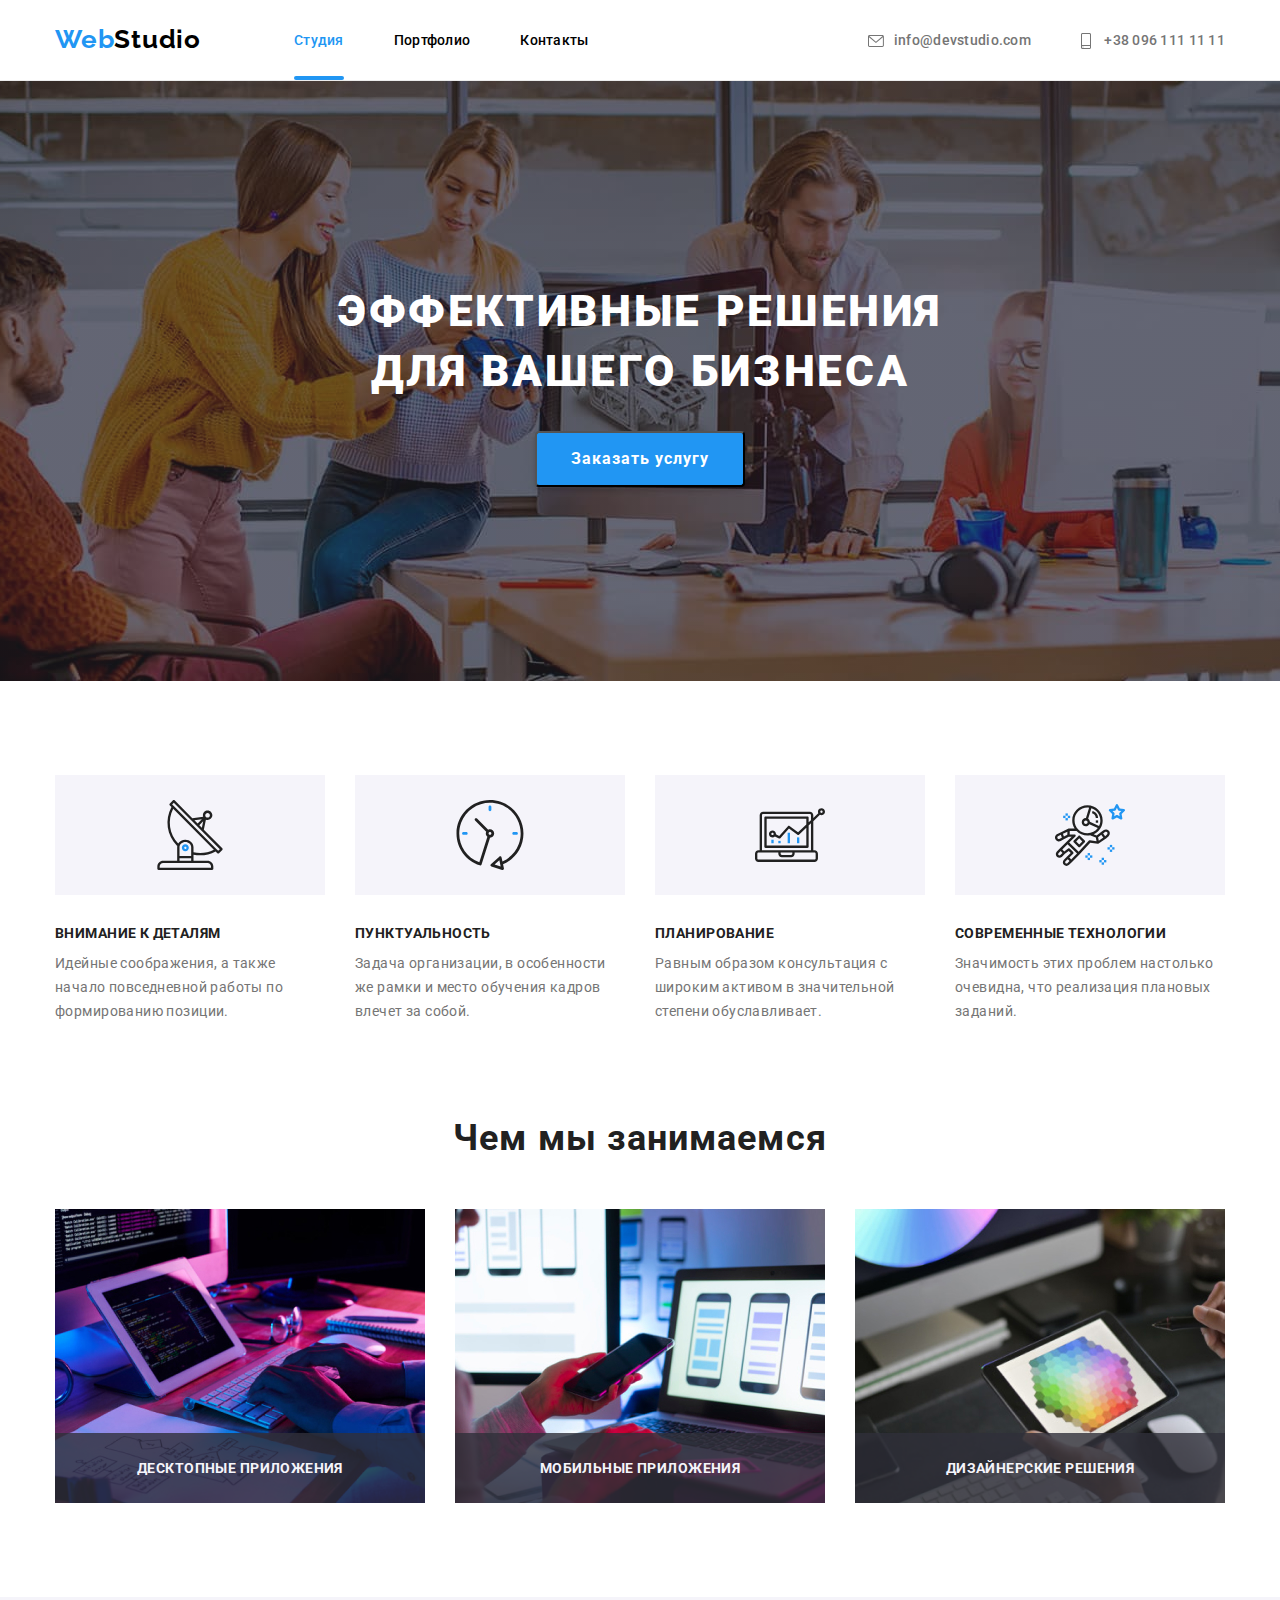
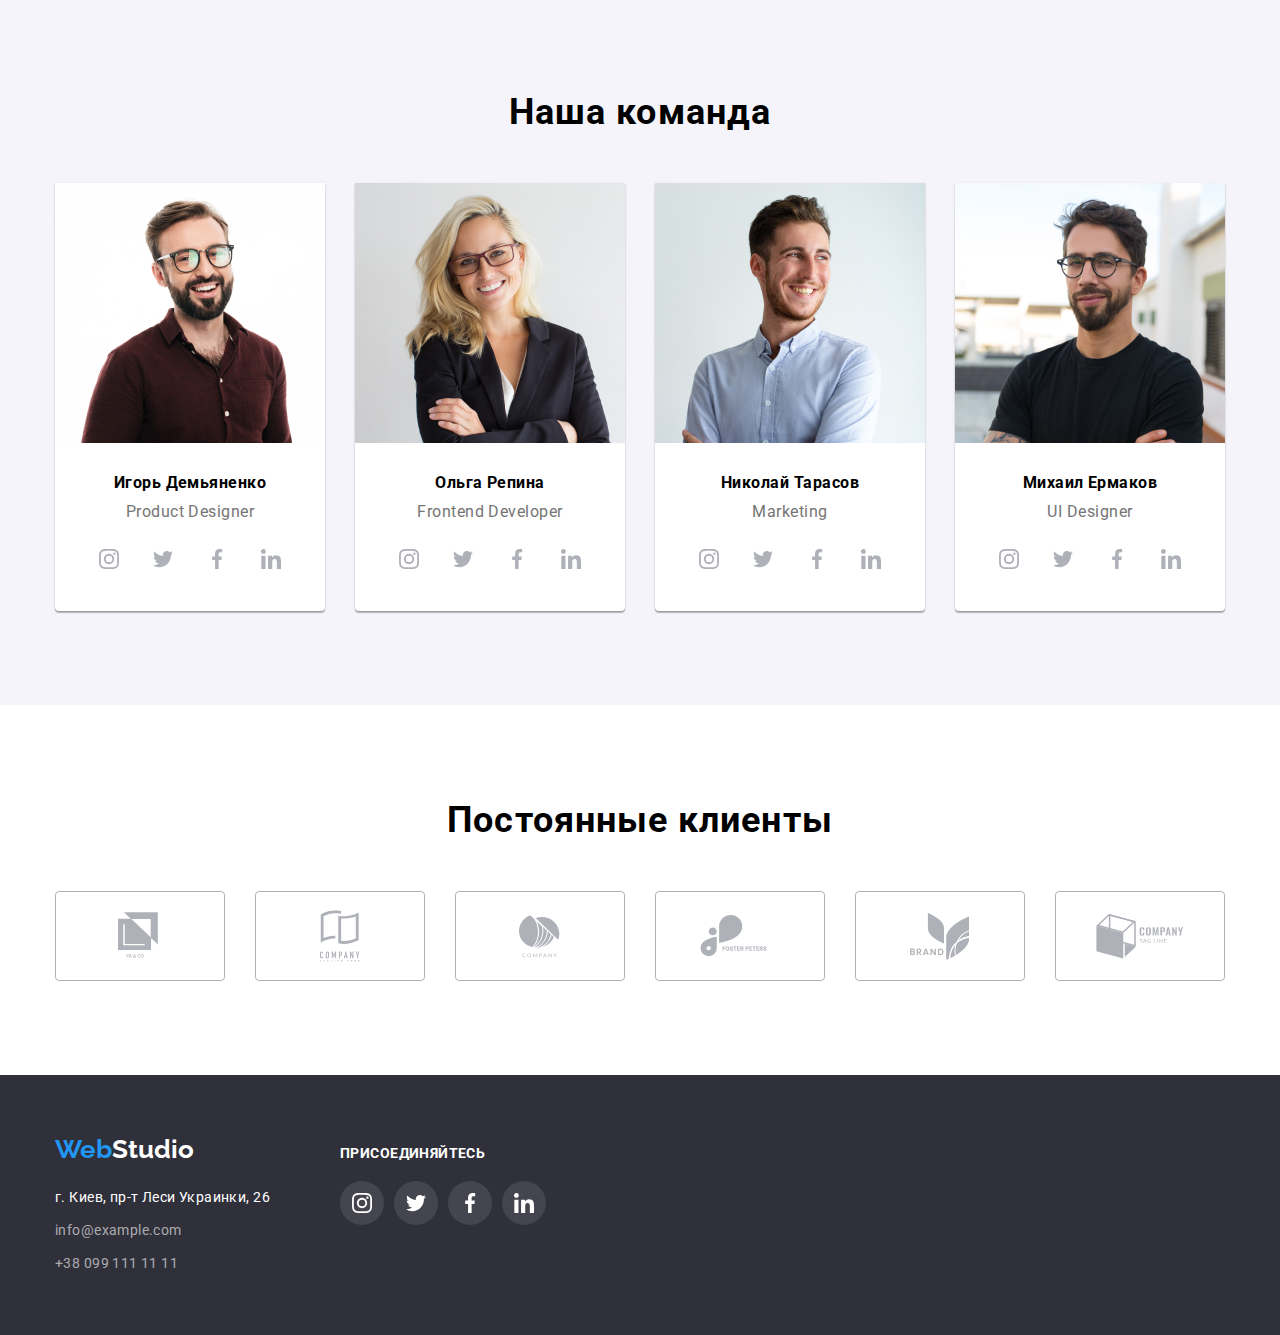
==== index.html @ 840e03ea "commit hw 6" ====
<!DOCTYPE html>
<html lang="ru">
<head>
    <meta charset="UTF-8">
    <meta name="viewport" content="width=goit-markup-hw-01, initial-scale=1.0">
    <link rel="preconnect" href="https://fonts.gstatic.com">
    <link href="https://fonts.googleapis.com/css2?family=Raleway:wght@700&family=Roboto:wght@400;500;700;900&display=swap" rel="stylesheet" />
    <link rel="stylesheet" href="https://cdnjs.cloudflare.com/ajax/libs/modern-normalize/1.0.0/modern-normalize.min.css" />
    <link rel="stylesheet" href="./css/styles.css">
    <title>WebStudio</title>
</head>
<body>
    <header>
        <div class="container site-nav">   
            <nav>
                <a class="upper-logo" href="/"><span class="web">Web</span>Studio</a>
                <ul class="main-nav">
                    <li class="item"><a href="./index.html" class="link current">Студия</a></li>
                    <li class="item"><a href="./portfolio.html" class="link">Портфолио</a></li>
                    <li class="item"><a href="" class="link">Контакты</a></li>
                </ul>
            </nav>
            <ul class="contacts">
                <li><a href="mailto:info@devstudio.com">
                    <svg class="link-icon icon-envelope">
                        <use href="./images/icons/symbol-defs.svg#icon-envelope"></use>
                    </svg>info@devstudio.com</a>
                </li>
                <li><a href="tel:+380961111111">
                    <svg class="link-icon icon-smartphone">
                        <use href="./images/icons/symbol-defs.svg#icon-smartphone"></use>
                    </svg>
                    +38 096 111 11 11</a>
                </li>
            </ul>
        </div>
    </header>
    <main>
        <section class="title">
            <div class="container">
                <h1 class="hero">Эффективные решения <br>для вашего бизнеса</h1>
                <button class="order" type="submit" data-modal-open>Заказать услугу</button>
            </div>
        </section>
        <section class="feauture-item">
            <div class="container">
                <ul class="feauture">
                    <li class="qualities antenna">
                        <h3>Внимание к деталям</h3>
                            <p>Идейные соображения, а также начало повседневной работы по формированию позиции.</p>
                    </li>
                    <li class="qualities clock">
                        <h3>Пунктуальность</h3>
                            <p>Задача организации, в особенности же рамки и место обучения кадров влечет за собой.</p>
                    </li>
                    <li class="qualities diagram">
                        <h3>Планирование</h3>
                            <p>Равным образом консультация с широким активом в значительной степени обуславливает.</p>
                    </li>
                    <li class="qualities astronaut">
                        <h3>Современные технологии</h3>
                            <p>Значимость этих проблем настолько очевидна, что реализация плановых заданий.</p>
                    </li>
                </ul>
            </div>
        </section>
        <section class="about-item">
            <div class="container">
                <h2 class="about">Чем мы занимаемся</h2>
                <ul class="pictures">
                    <li>
                        <div class="product">
                            <img src="./images/box1.jpg" alt="box1" width= "370" height= "294">
                            <p class="action-text">Десктопные приложения</p>
                        </div>
                    </li>
                    <li>
                        <div class="product">
                            <img src="./images/box2.jpg" alt="box2" width= "370" height= "294">
                            <p class="action-text">Мобильные приложения</p>
                        </div>
                    </li>
                    <li>
                        <div class="product">
                            <img src="./images/box3.jpg" alt="box3" width= "370" height= "294">
                            <p class="action-text">Дизайнерские решения</p>
                        </div>
                    </li>
                </ul>
            </div>
        </section>
        <section class="team">
            <div class="container">
                <h2>Наша команда</h2>
                <ul class="team-expert">
                    <li class="expert">
                        <img src="./images/img1.jpg" alt="Игорь Демьяненко" width= "270">
                        <div class="extert-name">
                            <h3>Игорь Демьяненко</h3>
                            <p>Product Designer</p>
                            <ul class="socials list">
                                <li class="social-item">
                                    <a class="social-link" href="#">
                                        <svg class="social-icon">
                                            <use href="./images/icons/symbol-defs.svg#icon-instagram"></use>
                                        </svg>
                                    </a>
                                </li>
                                <li class="social-item">
                                    <a class="social-link" href="#">
                                        <svg class="social-icon">
                                            <use href="./images/icons/symbol-defs.svg#icon-twitter"></use>
                                        </svg>
                                    </a>
                                </li>
                                <li class="social-item">
                                    <a class="social-link" href="#">
                                        <svg class="social-icon">
                                            <use href="./images/icons/symbol-defs.svg#icon-facebook"></use>
                                        </svg>
                                    </a>
                                </li>
                                <li class="social-item">
                                    <a class="social-link" href="#">
                                        <svg class="social-icon">
                                            <use href="./images/icons/symbol-defs.svg#icon-linkedin"></use>
                                        </svg>
                                    </a>
                                </li>
                            </ul>
                        </div>
                    </li>
                    <li class="expert">
                        <img src="./images/img2.jpg" alt="Ольга Репина" width="270">
                        <div class="extert-name">
                            <h3>Ольга Репина</h3>
                            <p>Frontend Developer</p>
                            <ul class="socials list">
                                <li class="social-item">
                                    <a class="social-link" href="#">
                                        <svg class="social-icon">
                                            <use href="./images/icons/symbol-defs.svg#icon-instagram"></use>
                                        </svg>
                                    </a>
                                </li>
                                <li class="social-item">
                                    <a class="social-link" href="#">
                                        <svg class="social-icon">
                                            <use href="./images/icons/symbol-defs.svg#icon-twitter"></use>
                                        </svg>
                                    </a>
                                </li>
                                <li class="social-item">
                                    <a class="social-link" href="#">
                                        <svg class="social-icon">
                                            <use href="./images/icons/symbol-defs.svg#icon-facebook"></use>
                                        </svg>
                                    </a>
                                </li>
                                <li class="social-item">
                                    <a class="social-link" href="#">
                                        <svg class="social-icon">
                                            <use href="./images/icons/symbol-defs.svg#icon-linkedin"></use>
                                        </svg>
                                    </a>
                                </li>
                            </ul>
                        </div>
                    </li>
                    <li class="expert">
                        <img src="./images/img3.jpg" alt="Николай Тарасов" width="270">
                        <div class="extert-name">
                            <h3>Николай Тарасов</h3>
                            <p>Marketing</p>
                            <ul class="socials list">
                                <li class="social-item">
                                    <a class="social-link" href="#">
                                        <svg class="social-icon">
                                            <use href="./images/icons/symbol-defs.svg#icon-instagram"></use>
                                        </svg>
                                    </a>
                                </li>
                                <li class="social-item">
                                    <a class="social-link" href="#">
                                        <svg class="social-icon">
                                            <use href="./images/icons/symbol-defs.svg#icon-twitter"></use>
                                        </svg>
                                    </a>
                                </li>
                                <li class="social-item">
                                    <a class="social-link" href="#">
                                        <svg class="social-icon">
                                            <use href="./images/icons/symbol-defs.svg#icon-facebook"></use>
                                        </svg>
                                    </a>
                                </li>
                                <li class="social-item">
                                    <a class="social-link" href="#">
                                        <svg class="social-icon">
                                            <use href="./images/icons/symbol-defs.svg#icon-linkedin"></use>
                                        </svg>
                                    </a>
                                </li>
                            </ul>
                        </div>
                    </li>
                    <li class="expert">
                        <img src="./images/img4.jpg" alt="Михаил Ермаков" width="270">
                        <div class="extert-name">
                            <h3>Михаил Ермаков</h3>
                            <p>UI Designer</p>
                            <ul class="socials list">
                                <li class="social-item">
                                    <a class="social-link" href="#">
                                        <svg class="social-icon">
                                            <use href="./images/icons/symbol-defs.svg#icon-instagram"></use>
                                        </svg>
                                    </a>
                                </li>
                                <li class="social-item">
                                    <a class="social-link" href="#">
                                        <svg class="social-icon">
                                            <use href="./images/icons/symbol-defs.svg#icon-twitter"></use>
                                        </svg>
                                    </a>
                                </li>
                                <li class="social-item">
                                    <a class="social-link" href="#">
                                        <svg class="social-icon">
                                            <use href="./images/icons/symbol-defs.svg#icon-facebook"></use>
                                        </svg>
                                    </a>
                                </li>
                                <li class="social-item">
                                    <a class="social-link" href="#">
                                        <svg class="social-icon">
                                            <use href="./images/icons/symbol-defs.svg#icon-linkedin"></use>
                                        </svg>
                                    </a>
                                </li>
                            </ul>
                        </div>
                    </li>
                </ul>
            </div>
        </section>
        <section class="section client-section">
            <div class="container">
                <h2 class="section-client">Постоянные клиенты</h2>
                <ul class="client-list list">
                    <li class="client-item">
                        <a class="client-link link" href="#">
                            <svg class="client-icon" width="44" height="49">
                                <use href="./images/icons/symbol-defs.svg#icon-logo-1"></use>
                            </svg>
                        </a>
                    </li>
                    <li class="client-item">
                        <a class="client-link link" href="#">
                            <svg class="client-icon" width="40" height="52">
                                <use href="./images/icons/symbol-defs.svg#icon-logo-2"></use>
                            </svg>
                        </a>
                    </li>
                    <li class="client-item">
                        <a class="client-link link" href="#">
                            <svg class="client-icon" width="41" height="43">
                                <use href="./images/icons/symbol-defs.svg#icon-logo-3"></use>
                            </svg>
                        </a>
                    </li>
                    <li class="client-item">
                        <a class="client-link link" href="#">
                            <svg class="client-icon" width="80" height="42">
                                <use href="./images/icons/symbol-defs.svg#icon-logo-4"></use>
                            </svg>
                        </a>
                    </li>
                    <li class="client-item">
                        <a class="client-link link" href="#">
                            <svg class="client-icon" width="59" height="47">
                                <use href="./images/icons/symbol-defs.svg#icon-logo-5"></use>
                            </svg>
                        </a>
                    </li>
                    <li class="client-item">
                        <a class="client-link link" href="#">
                            <svg class="client-icon" width="88" height="45">
                                <use href="./images/icons/symbol-defs.svg#icon-logo-6"></use>
                            </svg>
                        </a>
                    </li>
                </ul>
            </div>
        </section>
    </main>
    <footer>
        <div class="container footer">
            <div class="footer-contacts">
                <a class="lower-logo" href="/"><span class="web">Web</span>Studio</a>
                <address>
                    <ul class="footer-nav">
                        <li><a href="#" class="map">г. Киев, пр-т Леси Украинки, 26</a></li>
                        <li><a href="mailto:info@example.com">info@example.com</a></li>
                        <li><a href="tel:+380991111111">+38 099 111 11 11</a></li>
                    </ul>
                </address>
            </div>
            <div class="footer-socials">
                <b class="join">присоединяйтесь</b>
                <ul class="socials list">
                    <li class="social-item footer">
                        <a class="social-link footer" href="#">
                            <svg class="social-icon">
                                <use href="./images/icons/symbol-defs.svg#icon-instagram"></use>
                            </svg>
                        </a>
                    </li>
                    <li class="social-item footer">
                        <a class="social-link footer" href="#">
                            <svg class="social-icon">
                                <use href="./images/icons/symbol-defs.svg#icon-twitter"></use>
                            </svg>
                        </a>
                    </li>
                    <li class="social-item footer">
                        <a class="social-link footer" href="#">
                            <svg class="social-icon">
                                <use href="./images/icons/symbol-defs.svg#icon-facebook"></use>
                            </svg>
                        </a>
                    </li>
                    <li class="social-item footer">
                        <a class="social-link footer" href="#">
                            <svg class="social-icon">
                                <use href="./images/icons/symbol-defs.svg#icon-linkedin"></use>
                            </svg>
                        </a>
                    </li>
                </ul>
            </div>
        </div>
    </footer>
    <div class="backdrop is-hidden" data-modal>
        <div class="modal">
            <button class="modal-close" data-modal-close></button>
        </div>
    </div>
    <script src="./js/modal.js"></script>
</body>
</html>
---- css/styles.css ----
:root {
  --primary-text-color: #757575;
  --title-text-color: #000000;
  --accent-text-color: #2196f3;
  --primary-white-color: #ffffff;
  --shadow-box-color: rgba(0, 0, 0, 0.15);
  --primery-heading-color: #212121;
  --main-bg-color: #f5f4fa;
  --dark-bg-color: #2f303a;
  --footer-nav-color: rgba(255, 255, 255, 0.6);
  --main-icons-color: #afb1b8;
  --border-color-elements: #eeeeee;
  --timing-function: cubic-bezier(0.4, 0, 0.2, 1);
}

*,
*::before,
*::after {
  box-sizing: border-box;
}

ul {
  list-style: none;
  margin: 0;
  padding: 0;
}

a {
  text-decoration: none;
}

h1,
h2,
h3,
h4,
h5,
h6,
p {
  margin: 0;
  padding: 0;
}

body {
  font-family: Roboto, sans-serif;
}

.container {
  width: 1200px;
  margin-left: auto;
  margin-right: auto;
  padding-left: 15px;
  padding-right: 15px;
}

/*header*/
header {
  border-bottom: 1px solid #ececec;
}

.site-nav {
  display: flex;
  align-items: center;
}

.upper-logo {
  display: inline-block;
  padding-top: 24px;
  padding-bottom: 25px;
  margin-right: 93px;

  color: var(--title-text-color);
  font-family: Raleway, sans-serif;
  font-weight: 700;
  font-size: 26px;
  line-height: 31px;
  letter-spacing: 0.03em;
}

.web {
  color: var(--accent-text-color);
}

nav {
  display: flex;
}

.main-nav {
  display: flex;
  align-items: center;
}

.main-nav .item:not(:last-child) {
  margin-right: 50px;
}

.main-nav a {
  position: relative;
  padding: 32px 0;
  display: block;
  color: var(--title-text-color);
  font-weight: 500;
  font-size: 14px;
  line-height: 16px;
  letter-spacing: 0.02em;
  transition: color 250ms cubic-bezier(0.4, 0, 0.2, 1);
}

.main-nav a:hover,
.main-nav a:focus {
  color: var(--accent-text-color);
}

.contacts {
  display: flex;
  margin-left: auto;
}

.contacts :not(:last-child) {
  margin-right: 50px;
}

.contacts a {
  color: var(--primary-text-color);
  font-weight: 500;
  font-size: 14px;
  line-height: 16px;
  letter-spacing: 0.02em;
  transition: color 250ms var(--timing-function);
}

.contacts a:hover,
.contacts a:focus {
  color: var(--accent-text-color);
}

.link.current {
  position: relative;
  color: var(--accent-text-color);
}

.link.current::after {
  position: absolute;
  content: "";
  display: block;
  left: 0;
  bottom: 0;
  width: 100%;
  height: 4px;
  border-radius: 2px;
  background-color: var(--accent-text-color);
}

.link-icon {
  fill: currentColor;
  vertical-align: middle;
}

.icon-envelope {
  width: 16px;
  height: 12px;
  margin-right: 10px;
}

.icon-smartphone {
  width: 10px;
  height: 16px;
  margin-right: 10px;
}

/*header*/

/*main*/

/*Секция герой*/

.title {
  max-width: 1600px;
  height: 600px;
  margin-left: auto;
  margin-right: auto;
  background-color: var(--dark-bg-color);
  background-image: linear-gradient(
      to right,
      rgba(47, 48, 58, 0.4),
      rgba(47, 48, 58, 0.4)
    ),
    url(../images/heroimg.jpg);
  background-repeat: no-repeat;
  background-position: center;
  background-size: cover;
  text-align: center;
  padding: 200px 0;
  align-content: center;
}

.hero {
  text-align: center;
  margin: 0;
  margin-bottom: 30px;
  font-weight: 900;
  font-size: 44px;
  line-height: 60px;
  letter-spacing: 0.06em;
  text-transform: uppercase;
  color: var(--primary-white-color);
}

.order {
  display: inline-block;
  border-radius: 4px;
  padding: 11px 34px;
  min-width: 200px;

  font-weight: 700;
  font-size: 16px;
  line-height: 30px;
  align-items: center;
  text-align: center;
  letter-spacing: 0.06em;
  color: var(--primary-white-color);

  background: var(--accent-text-color);
  box-shadow: 0px 4px 4px var(--shadow-box-color);
}

/* Секция преимущества*/

.feauture-item {
  padding: 94px 0;
}

.feauture {
  display: flex;
}

.qualities {
  width: 270px;
}

.qualities h3 {
  margin-bottom: 10px;
}

.qualities:not(:last-child) {
  margin-right: 30px;
}
.qualities::before {
  display: block;
  content: "";
  height: 120px;
  background-color: var(--main-bg-color);
  background-size: 70px 70px;
  background-repeat: no-repeat;
  background-position: center;
  margin-bottom: 30px;
}

.antenna::before {
  background-image: url(../images/icons/antenna.svg);
}

.clock::before {
  background-image: url(../images/icons/clock.svg);
}

.diagram::before {
  background-image: url(../images/icons/diagram.svg);
}

.astronaut::before {
  background-image: url(../images/icons/astronaut.svg);
}

.feauture h3 {
  font-weight: 700;
  font-size: 14px;
  line-height: 16px;
  letter-spacing: 0.03em;
  text-transform: uppercase;
  color: var(--primery-heading-color);
}

.feauture p {
  font-weight: 400;
  font-size: 14px;
  line-height: 24px;
  letter-spacing: 0.03em;
  color: var(--primary-text-color);
}

.about {
  margin-bottom: 50px;
  font-weight: 700;
  font-size: 36px;
  line-height: 42px;
  text-align: center;
  letter-spacing: 0.03em;
  color: var(--primery-heading-color);
}

/*Секция про нас*/

.about-item {
  padding-bottom: 94px;
}

.pictures {
  display: flex;
}

.pictures li {
  width: 370px;
}

.pictures li:not(:last-child) {
  margin-right: 30px;
}

.pictures img {
  display: block;
}
.product {
  position: relative;
}

.action-text {
  position: absolute;
  bottom: 0;
  left: 0;
  width: 100%;
  height: 70px;
  color: var(--main-bg-color);
  background-color: rgba(47, 48, 58, 0.8);
  display: flex;
  justify-content: center;
  align-items: center;
  font-weight: 700;
  font-size: 14px;
  line-height: 16px;
  text-align: center;
  letter-spacing: 0.03em;
  text-transform: uppercase;
}

/*Секция наша команда*/

.team {
  padding: 94px 0;
  font-weight: 500;
  font-size: 16px;
  line-height: 19px;
  text-align: center;
  letter-spacing: 0.03em;

  background-color: var(--main-bg-color);
  font-size: 16px;
}

.team h2 {
  margin: 0 0 50px 0;
  font-weight: 700;
  font-size: 36px;
  line-height: 42px;
  text-align: center;
  letter-spacing: 0.03em;
}

.team h3 {
  margin-bottom: 10px;
  font-size: 16px;
}

.team p {
  margin-bottom: 16px;
  font-weight: 400;
  font-size: 16px;
  line-height: 19px;
  text-align: center;
  letter-spacing: 0.03em;
  color: var(--primary-text-color);
}

.team-expert {
  display: flex;
}

.team-expert .expert:not(:last-child) {
  margin-right: 30px;
}

.expert {
  background-color: var(--primary-white-color);
  width: 270px;
  box-shadow: 0px 1px 3px rgba(0, 0, 0, 0.12), 0px 1px 1px rgba(0, 0, 0, 0.14),
    0px 2px 1px rgba(0, 0, 0, 0.2);
  border-radius: 0px 0px 4px 4px;
}

.expert img {
  display: block;
}

.extert-name {
  padding: 30px 32px;
}

.socials {
  display: flex;
}

.social-link {
  display: flex;
  justify-content: center;
  align-items: center;
  width: 44px;
  height: 44px;
  border-radius: 50%;
  color: var(--main-icons-color);
  transition: color 250ms var(--timing-function),
    background-color 250ms var(--timing-function);
}

.social-icon {
  width: 20px;
  height: 20px;
  fill: currentColor;
}

.social-link:hover,
.social-link:focus {
  background-color: var(--accent-text-color);
  color: var(--primary-white-color);
}

.social-item:not(:last-child) {
  margin-right: 10px;
}

/*Секция постоянные клиенты*/
.section-client {
  margin: 0 0 50px 0;
  font-weight: 700;
  font-size: 36px;
  line-height: 42px;
  text-align: center;
  letter-spacing: 0.03em;
}

.client-section {
  padding-top: 94px;
  padding-bottom: 94px;
}

.client-list {
  display: flex;
}

.client-item {
  width: calc((100% - 150px) / 6);
  height: 90px;
}

.client-item:not(:last-child) {
  margin-right: 30px;
}

.client-link {
  display: flex;
  justify-content: center;
  align-items: center;
  height: 100%;
  border: 1px solid #afb1b8;
  border-radius: 4px;
  color: var(--main-icons-color);
  transition: border-color 250ms var(--timing-function),
    color 250ms var(--timing-function);
}

.client-icon {
  fill: currentColor;
}

.client-link:hover,
.client-link:focus {
  border-color: var(--accent-text-color);
  color: var(--accent-text-color);
}

/*main*/

/*portfolio*/

.portfolio-main {
  padding-top: 94px;
  padding-bottom: 94px;
}

.categories {
  display: flex;
  justify-content: center;
  margin-bottom: 50px;
}

.portfolio-nav {
  display: inline-block;
  padding: 6px 22px;
  border-color: transparent;
  border-radius: 4px;
  outline: none;
  font-weight: 500;
  font-size: 16px;
  line-height: 1.63;
  letter-spacing: 0.03em;
  text-align: center;
  color: var(--primery-heading-color);
  background-color: var(--main-bg-color);
  transition: background-color 250ms var(--timing-function),
    color 250ms var(--timing-function), box-shadow 250ms var(--timing-function);
}

.categories-nav:not(:last-child) {
  margin-right: 8px;
}

.portfolio-nav:hover,
.portfolio-nav:focus {
  background-color: var(--accent-text-color);
  color: var(--primary-white-color);
  box-shadow: 0px 3px 1px rgba(0, 0, 0, 0.1), 0px 1px 2px rgba(0, 0, 0, 0.08),
    0px 2px 2px rgba(0, 0, 0, 0.12);
}

.our-work {
  display: flex;
  flex-wrap: wrap;
  transition: box-shadow 250ms var(--timing-function);
}

.our-work a:hover,
.our-work a:focus {
  display: block;
  box-shadow: 0px 3px 1px rgba(0, 0, 0, 0.1), 0px 1px 2px rgba(0, 0, 0, 0.08),
    0px 2px 2px rgba(0, 0, 0, 0.12);
}

.work {
  width: calc((100% - 60px) / 3);
  margin-right: 30px;
  margin-bottom: 30px;
  border: 1px solid var(--border-color-elements);
}

.work:nth-child(3n) {
  margin-right: 0;
}

.work:nth-last-child(-n + 3) {
  margin-bottom: 0;
}

.work img {
  display: block;
}

.img-card {
  position: relative;
  overflow: hidden;
}

.img-text {
  font-size: 18px;
  line-height: 1.56;
  color: var(--main-bg-color);
}

.img-description {
  position: absolute;
  top: 100%;
  left: 0%;
  width: 100%;
  height: 100%;
  padding: 63px 24px;
  background-color: rgba(33, 150, 243, 0.9);
  transition: transform 250ms var(--timing-function);
}

.our-work a:hover .img-description,
.our-work a:hover .img-description {
  transform: translateY(-100%);
}

.description {
  width: 370px;
  padding: 20px 24px;
}

.description h3 {
  margin-bottom: 4px;
  font-weight: 700;
  font-size: 18px;
  line-height: 36px;
  letter-spacing: 0.06em;
  color: var(--primery-heading-color);
}

.description p {
  font-weight: 400;
  font-size: 16px;
  line-height: 30px;
  letter-spacing: 0.03em;
  color: var(--primary-text-color);
}

/*portfolio*/

/*footer*/

footer {
  padding: 60px 0;
  background-color: var(--dark-bg-color);
  color: var(--primary-white-color);
  text-decoration: none;
}

address {
  font-style: normal;
  margin-top: 20px;
}

.lower-logo {
  display: flex;
  font-family: Raleway;
  font-weight: 700;
  font-size: 26px;
  color: var(--primary-white-color);
}

.footer-nav li:not(:last-child) {
  margin-bottom: 9px;
}

.footer-nav a {
  font-weight: 400;
  font-size: 14px;
  line-height: 24px;
  letter-spacing: 0.03em;
  color: var(--footer-nav-color);
  transition: var(--timing-function);
}

.footer-nav a:focus {
  color: var(--accent-text-color);
}

.footer-nav .map {
  color: var(--primary-white-color);
}

.footer-contacts {
  margin-right: 70px;
}

.container.footer {
  display: flex;
  align-items: baseline;
}

.join {
  display: block;
  margin-bottom: 20px;
  font-family: Roboto, sans-serif;
  font-size: 14px;
  font-style: normal;
  font-weight: 700;
  line-height: 1.17;
  letter-spacing: 0.03em;
  text-align: left;
  text-transform: uppercase;
  color: var(--primary-white-color);
}

.footer-socials .socials {
  margin-left: 0;
  margin-right: auto;
}

.footer-socials .social-link {
  display: flex;
  justify-content: center;
  align-items: center;
  width: 44px;
  height: 44px;
  border-radius: 50%;
  background-color: rgba(255, 255, 255, 0.1);
  color: var(--primary-white-color);
  transition: background-color 250ms var(--timing-function);
}

.footer-socials .social-icon {
  width: 20px;
  height: 20px;
  fill: currentColor;
  transition: fill 250ms var(--timing-function);
}

.social-link:hover,
.social-link:focus {
  background-color: var(--accent-text-color);
}

.social-icon:hover,
.social-icon:focus {
  fill: currentColor;
}

/*footer*/

.backdrop {
  position: fixed;
  top: 0;
  left: 0;
  width: 100%;
  height: 100%;
  background: rgba(0, 0, 0, 0.2);
  opacity: 1;
  transition: opacity 250ms var(--timing-function);
}

.backdrop.is-hidden {
  visibility: hidden;
  opacity: 0;
  pointer-events: none;
}

.backdrop.is-hidden .modal {
  transform: translate(-50%, -50%) scale(0.8);
}

.modal {
  position: absolute;
  top: 50%;
  left: 50%;
  transform: translate(-50%, -50%) scale(1);
  transition: transform 250ms cubic-bezier(0.6, 0.14, 0.21, 1.43);

  min-width: 528px;
  min-height: 581px;
  background-color: var(--primary-white-color);
  box-shadow: 0px 1px 3px rgba(0, 0, 0, 0.12), 0px 1px 1px rgba(0, 0, 0, 0.14),
    0px 2px 1px rgba(0, 0, 0, 0.2);
  border-radius: 4px;
}

.modal-close {
  position: absolute;
  top: 8px;
  right: 8px;
  width: 30px;
  height: 30px;
  padding: 0;
  background-image: url(../images/icons/close.svg);
  background-size: cover;
  background-repeat: no-repeat;
  background-color: transparent;
  border: none;
  cursor: pointer;
}
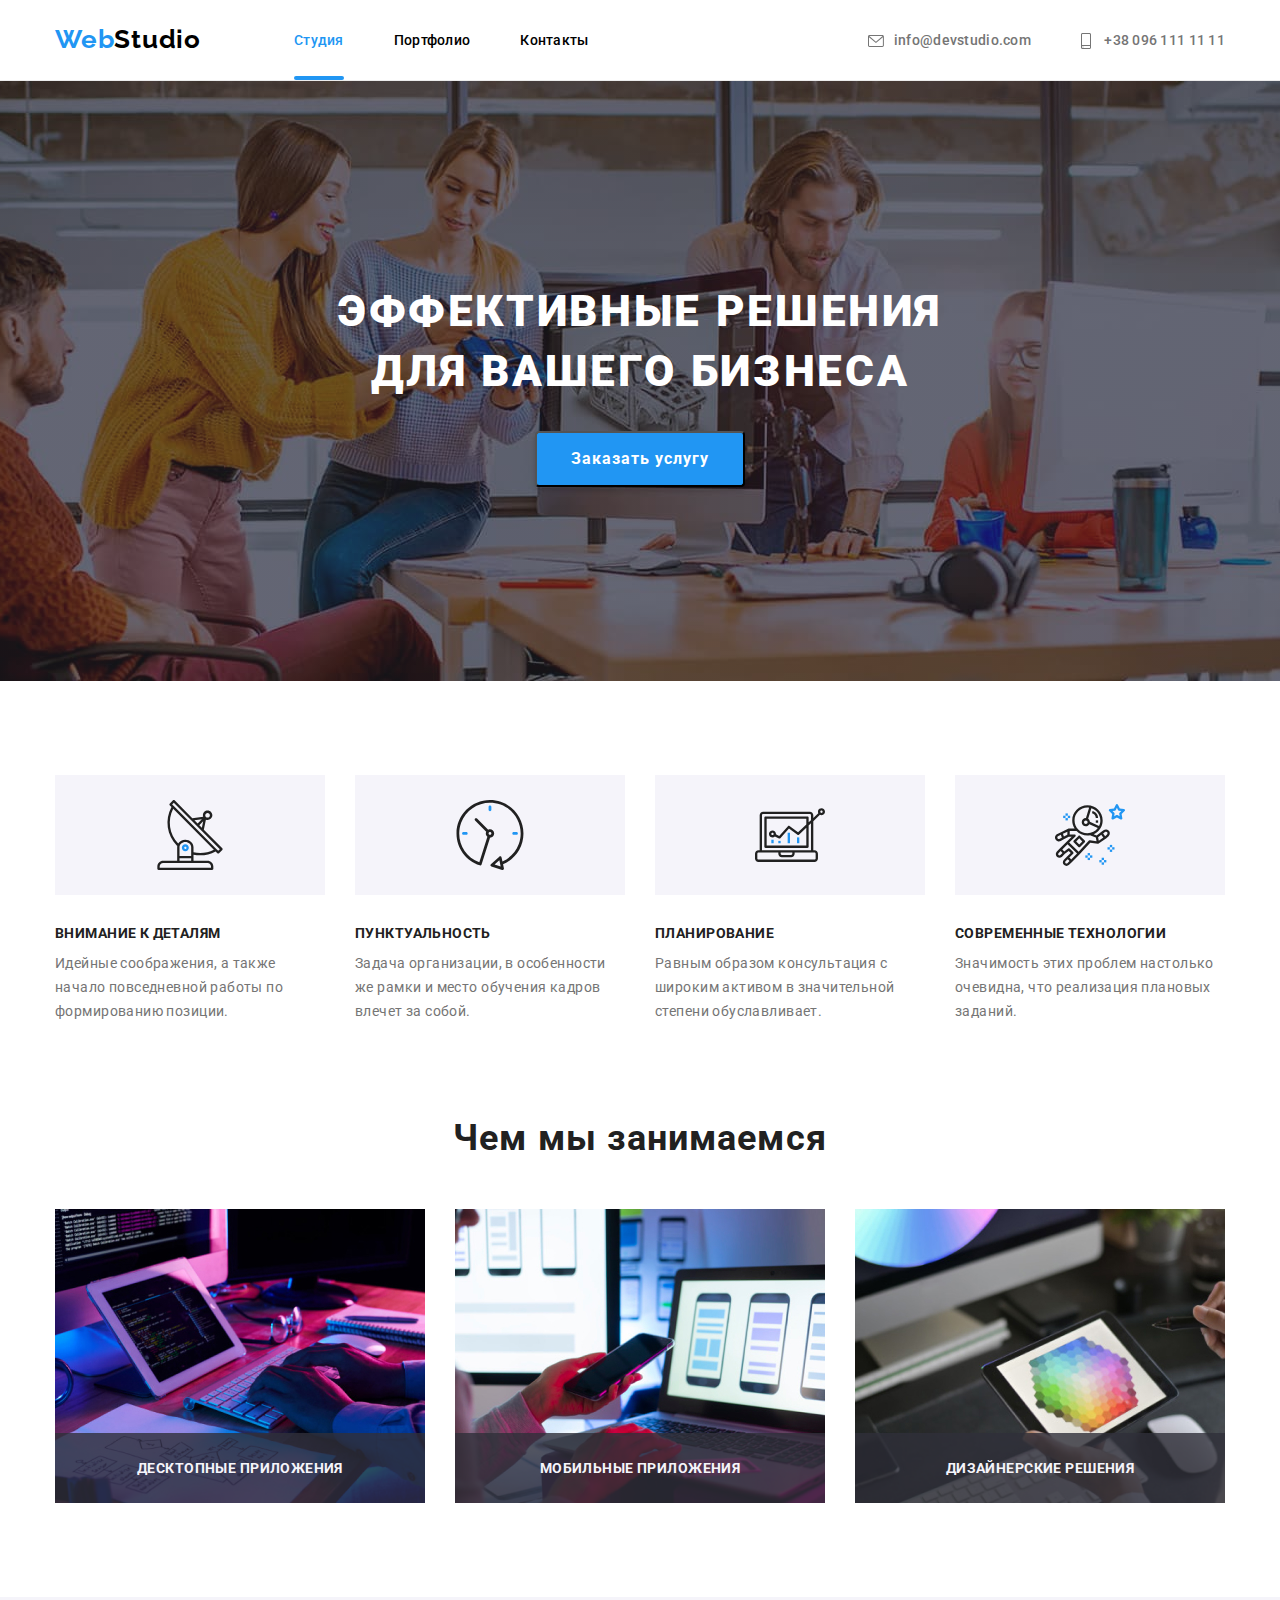
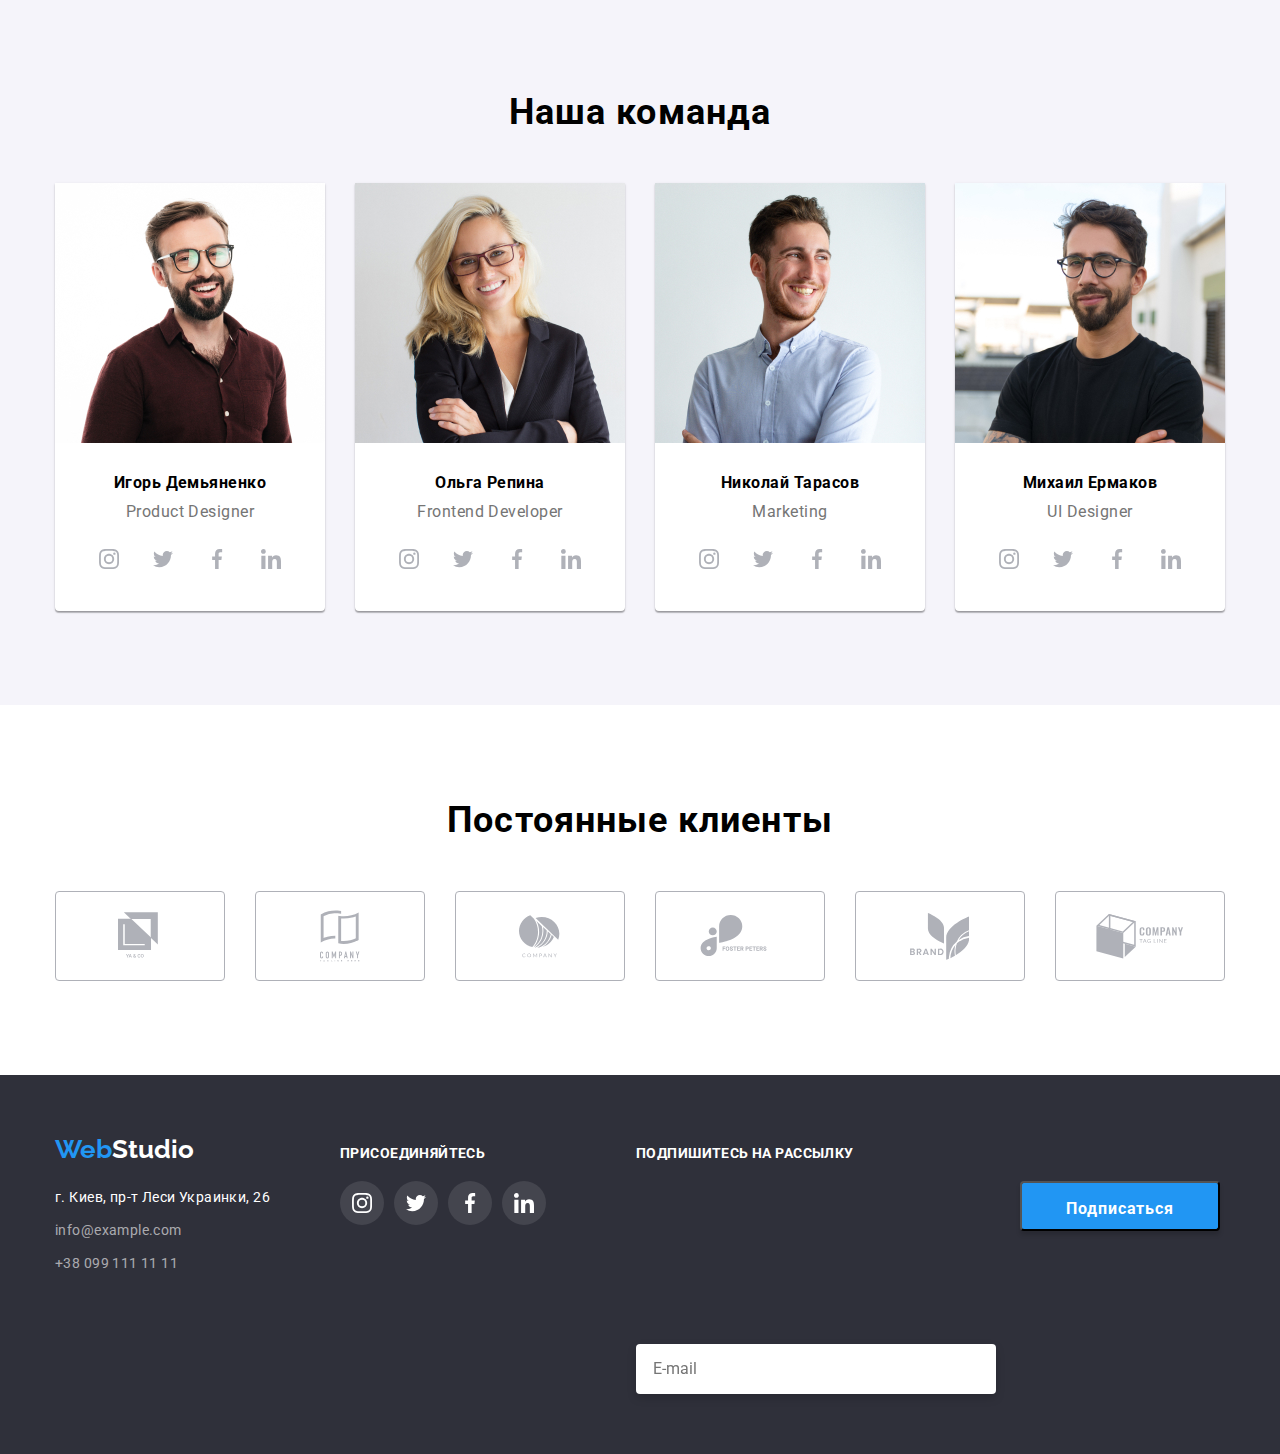
==== commit c17d4b57: "commit" ====
--- a/index.html
+++ b/index.html
@@ -339,11 +339,65 @@
                     </li>
                 </ul>
             </div>
+            <div class="subscription">
+                <b>Подпишитесь на рассылку</b>
+                <form class="mailing">
+                    <label for="email">
+                        <input type="email" name="email" placeholder="E-mail" />
+                    </label>
+                    <button class="subscribe">Подписаться
+                        <svg>
+                            <use href="./images/icons/symbol-defs.svg#icon-send"></use>
+                        </svg>
+                    </button>
+                </form>
+            </div>
         </div>
     </footer>
     <div class="backdrop is-hidden" data-modal>
         <div class="modal">
             <button class="modal-close" data-modal-close></button>
+            <div class="modal-form">
+                <h2>Оставьте свои данные, мы вам перезвоним</h2>
+                <form class="form">
+                    <div class="form-field">
+                        <label for="name" class="form-label">Имя</label>
+                        <input type="name" class="form-input" name="name" id="name" />
+                        <span class="icon">
+                            <svg class="icon-marker" widht="12" height="12">
+                                <use href="./images/icons/symbol-defs.svg#icon-person-black"></use>
+                            </svg>
+                        </span>
+                    </div>
+                    <div class="form-field">
+                        <label for="telephone" class="form-label">Телефон</label>
+                        <input type="tel" class="form-input" name="telephone" id="telephone" />
+                        <span class="icon">
+                            <svg class="icon-marker" widht="13" height="13">
+                                <use href="./images/icons/symbol-defs.svg#icon-phone-black"></use>
+                            </svg>
+                        </span>
+                    </div>
+                    <div class="form-field">
+                        <label for="email" class="form-label">Почта</label>
+                        <input type="email" class="form-input" name="email" id="email" />
+                        <span class="icon">
+                            <svg class="icon-marker" widht="15" height="12">
+                                <use href="./images/icons/symbol-defs.svg#icon-email-black"></use>
+                            </svg>
+                        </span>
+                    </div>
+                    <div class="form-field">
+                        <label for="comment" class="form-label">Комментарий</label>
+                        <textarea name="comment" rows="10" placeholder="Ведите текст"></textarea>
+                    </div>
+                    <div class="form-check">
+                        <input  type="checkbox" class="form-input" name="agreement" id="agreement" value="agreement" />
+                        <label for="agreement" class="form-label">Соглашаюсь с рассылкой и принимаю <a href=""> Условия договора</a></label>
+                    </div>
+                    <button class="submit" type="submit">Отправить</button>
+                </form>
+            </div>
         </div>
     </div>
     <script src="./js/modal.js"></script>
--- a/css/styles.css
+++ b/css/styles.css
@@ -713,7 +713,56 @@
   fill: currentColor;
 }
 
+.subscription {
+  display: block;
+  margin-left: 90px;
+}
+
+.subscription b {
+  display: block;
+  margin-bottom: 20px;
+  font-weight: 700;
+  font-size: 14px;
+  line-height: 16px;
+  letter-spacing: 0.03em;
+  text-transform: uppercase;
+}
+.mailing {
+  display: block;
+}
+
+.mailing input {
+  margin-right: 20px;
+  padding: 15px 16px;
+  width: 360px;
+  height: 50px;
+  border: 1px solid rgba(255, 255, 255, 0.3);
+  filter: drop-shadow(0px 4px 4px rgba(0, 0, 0, 0.15));
+  border-radius: 4px;
+}
+
+.subscribe {
+  display: inline-block;
+  border-radius: 4px;
+  padding: 11px 34px;
+  width: 200px;
+  height: 50px;
+
+  font-weight: 700;
+  font-size: 16px;
+  line-height: 30px;
+  align-items: center;
+  text-align: center;
+  letter-spacing: 0.06em;
+  color: var(--primary-white-color);
+
+  background: var(--accent-text-color);
+  box-shadow: 0px 4px 4px var(--shadow-box-color);
+}
+
 /*footer*/
+
+/*modal*/
 
 .backdrop {
   position: fixed;
@@ -743,12 +792,22 @@
   transform: translate(-50%, -50%) scale(1);
   transition: transform 250ms cubic-bezier(0.6, 0.14, 0.21, 1.43);
 
+  padding: 40px;
   min-width: 528px;
   min-height: 581px;
   background-color: var(--primary-white-color);
   box-shadow: 0px 1px 3px rgba(0, 0, 0, 0.12), 0px 1px 1px rgba(0, 0, 0, 0.14),
     0px 2px 1px rgba(0, 0, 0, 0.2);
   border-radius: 4px;
+}
+
+.modal-form h2 {
+  margin-bottom: 12px;
+  font-weight: 700;
+  font-size: 20px;
+  line-height: 23px;
+  text-align: center;
+  letter-spacing: 0.03em;
 }
 
 .modal-close {
@@ -765,3 +824,100 @@
   border: none;
   cursor: pointer;
 }
+.form {
+  position: relative;
+  content: "";
+}
+
+textarea {
+  resize: none;
+  width: 100%;
+  height: 120px;
+  padding: 12px;
+  margin-bottom: 20px;
+  border: 1px solid rgba(33, 33, 33, 0.2);
+  border-radius: 4px;
+}
+
+.form-field {
+  position: relative;
+  content: "";
+  margin-bottom: 4px;
+  display: flex;
+  flex-direction: column;
+}
+
+.form-input {
+  max-height: 40px;
+  margin-bottom: 10px;
+  padding: 15px 15px 15px 42px;
+  border: 1px solid rgba(33, 33, 33, 0.2);
+  border-radius: 4px;
+}
+
+.form-label {
+  margin-bottom: 4px;
+  color: var(--primary-text-color);
+  font-weight: 400;
+  font-size: 12px;
+  line-height: 14px;
+  letter-spacing: 0.01em;
+}
+
+.icon {
+  position: absolute;
+  content: "";
+  top: 50%;
+  left: 15px;
+  transform: translateY(-50%);
+  display: block;
+}
+
+.icon-marker {
+  width: 18px;
+  height: 18px;
+}
+
+.form-check {
+  margin-bottom: 30px;
+  font-weight: 400;
+  font-size: 14px;
+  line-height: 24px;
+  letter-spacing: 0.03em;
+  color: var(--primary-text-color);
+}
+
+.form-check a {
+  color: #2196f3;
+  text-decoration: underline;
+}
+
+.agreement {
+  font-weight: 400;
+  font-size: 14px;
+  line-height: 24px;
+  letter-spacing: 0.03em;
+  color: var(--primary-text-color);
+}
+.agreement a {
+  text-decoration: underline;
+  color: #2196f3;
+}
+
+.submit {
+  margin: 0 165px;
+  padding: 10px 56px;
+  width: 200px;
+  height: 50px;
+  color: var(--primary-white-color);
+  background-color: #2196f3;
+  box-shadow: 0px 4px 4px rgba(0, 0, 0, 0.15);
+  border-radius: 4px;
+}
+
+.submit:hover,
+.submit:focus {
+  background-color: #188ce8;
+  box-shadow: 0px 4px 4px rgba(0, 0, 0, 0.15);
+  border-radius: 4px;
+}
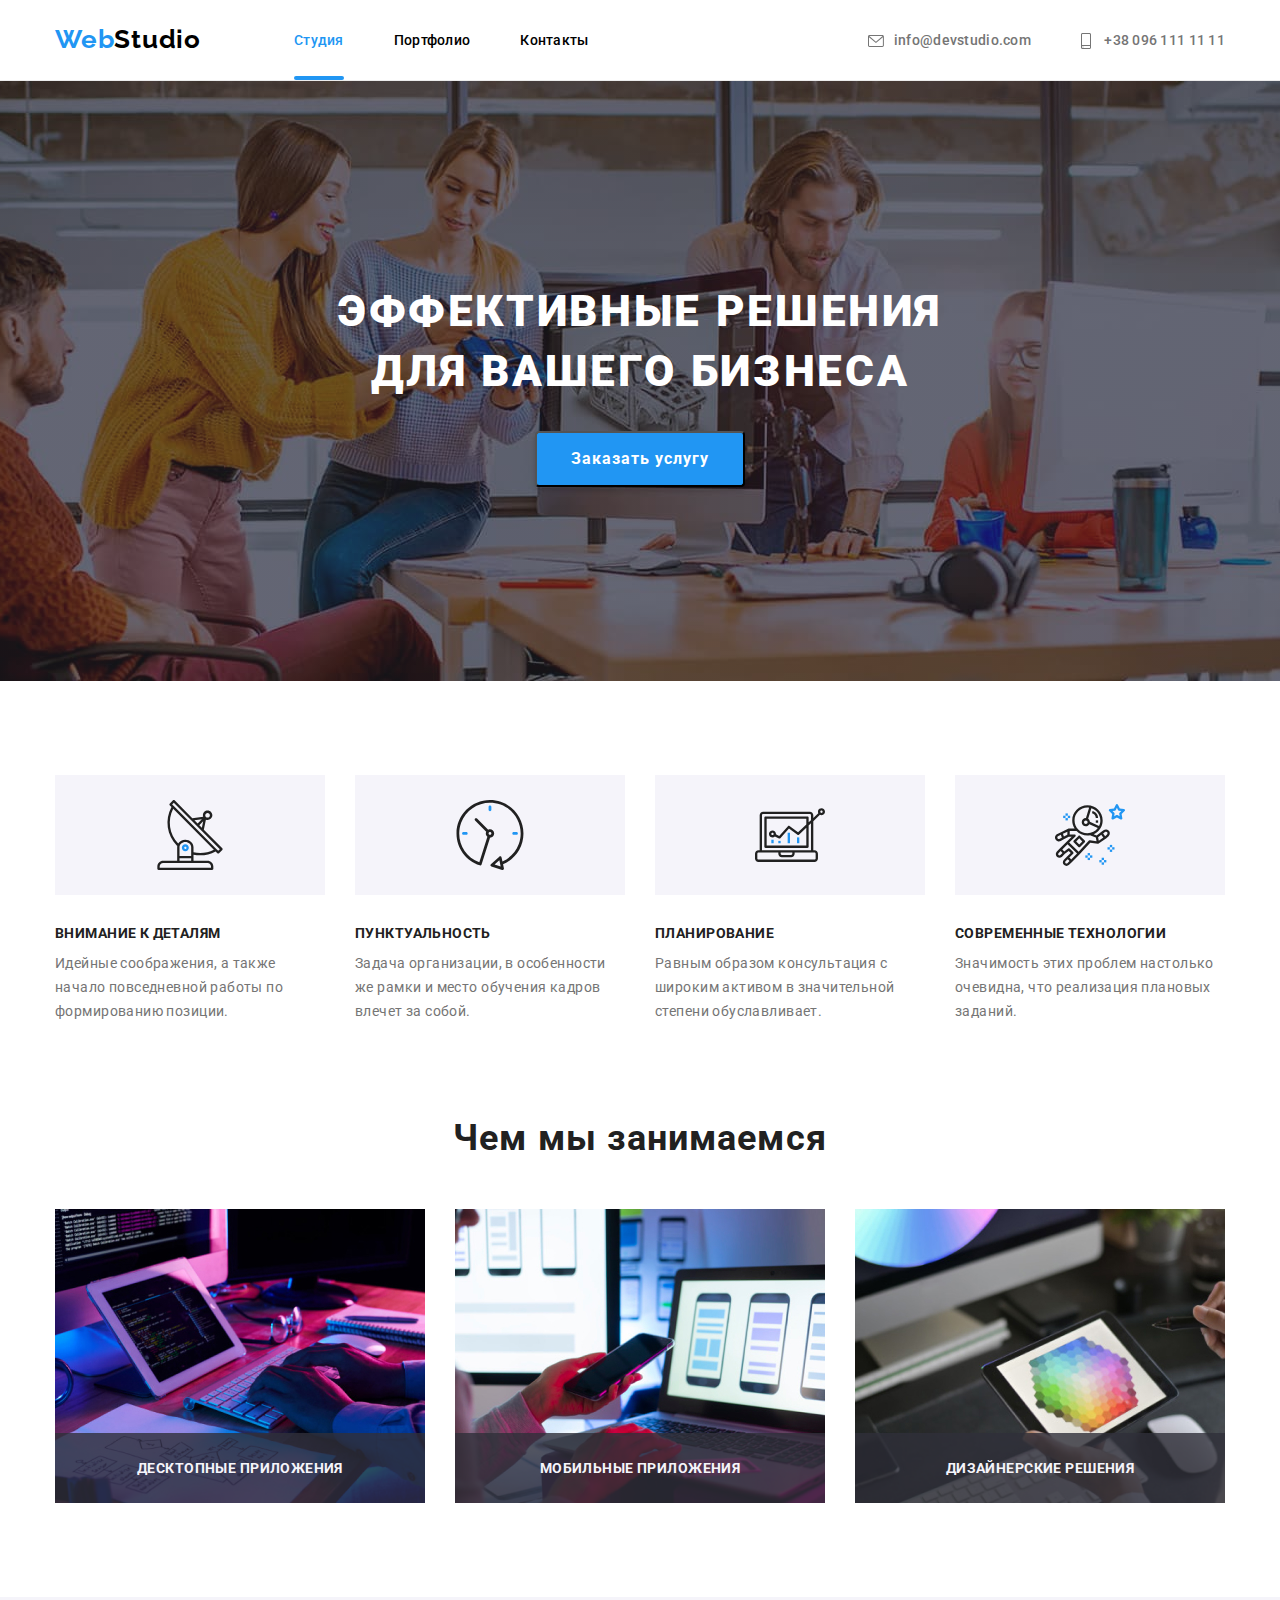
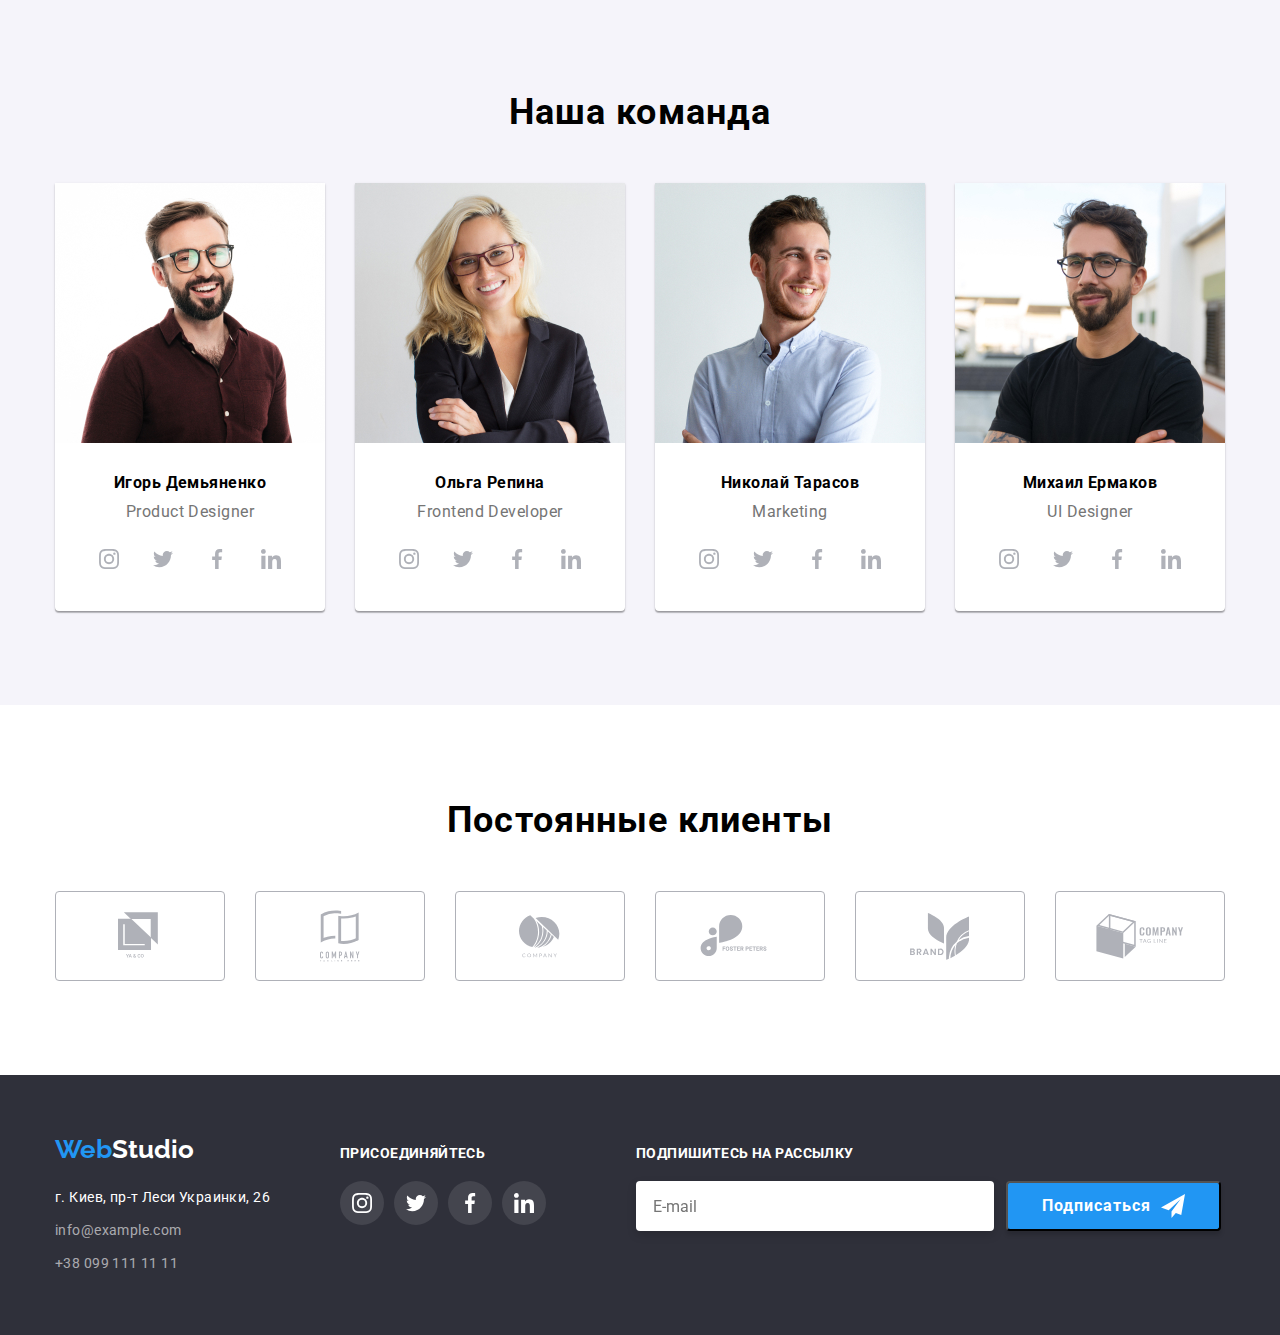
==== commit 5d423e16: "модальное окно и рассылка в футере" ====
--- a/index.html
+++ b/index.html
@@ -345,11 +345,7 @@
                     <label for="email">
                         <input type="email" name="email" placeholder="E-mail" />
                     </label>
-                    <button class="subscribe">Подписаться
-                        <svg>
-                            <use href="./images/icons/symbol-defs.svg#icon-send"></use>
-                        </svg>
-                    </button>
+                    <button class="subscribe">Подписаться</button>
                 </form>
             </div>
         </div>
@@ -359,41 +355,46 @@
             <button class="modal-close" data-modal-close></button>
             <div class="modal-form">
                 <h2>Оставьте свои данные, мы вам перезвоним</h2>
-                <form class="form">
+                <form class="form js-speaker-form">
                     <div class="form-field">
                         <label for="name" class="form-label">Имя</label>
-                        <input type="name" class="form-input" name="name" id="name" />
+                        <input type="name" class="form-input" name="name" id="name" placeholder=" " />
                         <span class="icon">
-                            <svg class="icon-marker" widht="12" height="12">
+                            <svg class="icon-marker">
                                 <use href="./images/icons/symbol-defs.svg#icon-person-black"></use>
                             </svg>
                         </span>
                     </div>
                     <div class="form-field">
                         <label for="telephone" class="form-label">Телефон</label>
-                        <input type="tel" class="form-input" name="telephone" id="telephone" />
+                        <input type="tel" class="form-input" name="telephone" id="telephone" placeholder=" " />
                         <span class="icon">
-                            <svg class="icon-marker" widht="13" height="13">
+                            <svg class="icon-marker">
                                 <use href="./images/icons/symbol-defs.svg#icon-phone-black"></use>
                             </svg>
                         </span>
                     </div>
                     <div class="form-field">
                         <label for="email" class="form-label">Почта</label>
-                        <input type="email" class="form-input" name="email" id="email" />
+                        <input type="email" class="form-input" name="email" id="email" placeholder=" "/>
                         <span class="icon">
-                            <svg class="icon-marker" widht="15" height="12">
+                            <svg class="icon-marker">
                                 <use href="./images/icons/symbol-defs.svg#icon-email-black"></use>
                             </svg>
                         </span>
                     </div>
                     <div class="form-field">
                         <label for="comment" class="form-label">Комментарий</label>
-                        <textarea name="comment" rows="10" placeholder="Ведите текст"></textarea>
+                        <textarea class="comment-text" name="comment" rows="10" placeholder="Ведите текст"></textarea>
                     </div>
                     <div class="form-check">
-                        <input  type="checkbox" class="form-input" name="agreement" id="agreement" value="agreement" />
-                        <label for="agreement" class="form-label">Соглашаюсь с рассылкой и принимаю <a href=""> Условия договора</a></label>
+                        <label for="agreement" class="check-label">
+                            <input  type="checkbox" class="check-input" name="agreement" id="agreement" value="agreement" />
+                            <svg class="check">
+                                <use href="./images/icons/symbol-defs.svg#icon-check"></use>
+                            </svg>
+                            <span class="checkbox">Соглашаюсь с рассылкой и принимаю <a href=""> Условия договора</a></span>
+                        </label>
                     </div>
                     <button class="submit" type="submit">Отправить</button>
                 </form>
@@ -401,5 +402,6 @@
         </div>
     </div>
     <script src="./js/modal.js"></script>
+    <script src="./js/form.js"></script>
 </body>
 </html>
--- a/css/styles.css
+++ b/css/styles.css
@@ -221,6 +221,8 @@
 
   background: var(--accent-text-color);
   box-shadow: 0px 4px 4px var(--shadow-box-color);
+
+  transition: 250ms var(--timing-function);
 }
 
 /* Секция преимущества*/
@@ -516,6 +518,7 @@
   background-color: var(--main-bg-color);
   transition: background-color 250ms var(--timing-function),
     color 250ms var(--timing-function), box-shadow 250ms var(--timing-function);
+  cursor: pointer;
 }
 
 .categories-nav:not(:last-child) {
@@ -728,13 +731,13 @@
   text-transform: uppercase;
 }
 .mailing {
-  display: block;
+  display: flex;
 }
 
 .mailing input {
-  margin-right: 20px;
+  margin-right: 12px;
   padding: 15px 16px;
-  width: 360px;
+  width: 358px;
   height: 50px;
   border: 1px solid rgba(255, 255, 255, 0.3);
   filter: drop-shadow(0px 4px 4px rgba(0, 0, 0, 0.15));
@@ -742,10 +745,11 @@
 }
 
 .subscribe {
-  display: inline-block;
+  display: flex;
   border-radius: 4px;
   padding: 11px 34px;
-  width: 200px;
+  margin: 0;
+  min-width: 200px;
   height: 50px;
 
   font-weight: 700;
@@ -756,8 +760,25 @@
   letter-spacing: 0.06em;
   color: var(--primary-white-color);
 
-  background: var(--accent-text-color);
-  box-shadow: 0px 4px 4px var(--shadow-box-color);
+  background: #2196f3;
+  box-shadow: 0px 4px 4px rgba(0, 0, 0, 0.15);
+  cursor: pointer;
+}
+
+.subscribe::after {
+  display: inline-block;
+  content: "";
+  width: 24px;
+  height: 24px;
+  margin-left: 10px;
+  transition: background 250ms var(--timing-function);
+
+  background-image: url("../images/icons/icon-send.svg");
+}
+
+.subscribe:hover,
+.subscribe:focus {
+  background: #188ce8;
 }
 
 /*footer*/
@@ -790,11 +811,11 @@
   top: 50%;
   left: 50%;
   transform: translate(-50%, -50%) scale(1);
-  transition: transform 250ms cubic-bezier(0.6, 0.14, 0.21, 1.43);
-
-  padding: 40px;
+  transition: transform 250ms var(--timing-function);
+
   min-width: 528px;
   min-height: 581px;
+  padding: 40px;
   background-color: var(--primary-white-color);
   box-shadow: 0px 1px 3px rgba(0, 0, 0, 0.12), 0px 1px 1px rgba(0, 0, 0, 0.14),
     0px 2px 1px rgba(0, 0, 0, 0.2);
@@ -823,20 +844,14 @@
   background-color: transparent;
   border: none;
   cursor: pointer;
-}
+  transition: 250ms var(--timing-function);
+}
+
+/*Form*/
+
 .form {
-  position: relative;
-  content: "";
-}
-
-textarea {
-  resize: none;
-  width: 100%;
-  height: 120px;
-  padding: 12px;
-  margin-bottom: 20px;
-  border: 1px solid rgba(33, 33, 33, 0.2);
-  border-radius: 4px;
+  display: flex;
+  flex-direction: column;
 }
 
 .form-field {
@@ -850,7 +865,7 @@
 .form-input {
   max-height: 40px;
   margin-bottom: 10px;
-  padding: 15px 15px 15px 42px;
+  padding: 12px 15px 12px 42px;
   border: 1px solid rgba(33, 33, 33, 0.2);
   border-radius: 4px;
 }
@@ -864,12 +879,29 @@
   letter-spacing: 0.01em;
 }
 
+.modal input:focus,
+.modal textarea:focus {
+  border-color: var(--accent-text-color);
+  outline: none;
+  cursor: pointer;
+}
+.modal input::placeholder {
+  cursor: pointer;
+}
+.modal input:focus::placeholder {
+  cursor: pointer;
+}
+.modal input:focus ~ svg {
+  fill: var(--accent-text-color);
+  cursor: pointer;
+}
+
 .icon {
   position: absolute;
   content: "";
   top: 50%;
-  left: 15px;
-  transform: translateY(-50%);
+  left: 12px;
+  transform: translateY(-30%);
   display: block;
 }
 
@@ -877,13 +909,39 @@
   width: 18px;
   height: 18px;
 }
+.form-input:focus + .icon {
+  fill: var(--accent-text-color);
+  transition: 250ms var(--timing-function);
+}
+
+.comment-text {
+  resize: none;
+
+  width: 100%;
+  max-height: 120px;
+  padding: 12px 16px;
+  margin-bottom: 20px;
+
+  border-radius: 4px;
+  border: 1px solid rgba(33, 33, 33, 0.2);
+}
+
+.comment-text::placeholder {
+  font-weight: 400;
+  font-size: 14px;
+  line-height: 16px;
+  letter-spacing: 0.01em;
+
+  color: rgba(117, 117, 117, 0.5);
+}
 
 .form-check {
-  margin-bottom: 30px;
+  align-self: center;
   font-weight: 400;
   font-size: 14px;
   line-height: 24px;
   letter-spacing: 0.03em;
+
   color: var(--primary-text-color);
 }
 
@@ -892,32 +950,81 @@
   text-decoration: underline;
 }
 
-.agreement {
-  font-weight: 400;
+.check-label {
+  display: flex;
+  align-items: center;
+  margin-bottom: 30px;
+}
+
+.check-input {
+  width: 1px;
+  height: 1px;
+  margin: -1px;
+  border: 0;
+  padding: 0;
+  clip: rect(0 0 0 0);
+  overflow: hidden;
+}
+
+.check-input + svg {
+  display: inline-block;
+  margin-right: 7px;
+  height: 15px;
+  width: 16px;
+
+  background-color: #ffffff;
+  border: 2px solid #212121;
+  border-radius: 2px;
+
+  transition-duration: 250ms;
+  transition-timing-function: cubic-bezier(0.4, 0, 0.2, 1);
+}
+
+.check-input:checked + svg {
+  background-color: var(--accent-text-color);
+  background-image: url(../images/icons/symbol-defs.svg#icon-check);
+  background-size: contain;
+  background-origin: border-box;
+  border-color: transparent;
+  border-radius: 2px;
+
+  transition-duration: 250ms;
+  transition-timing-function: cubic-bezier(0.4, 0, 0.2, 1);
+}
+.checkbox {
+  align-self: center;
+  font-weight: normal;
   font-size: 14px;
   line-height: 24px;
-  letter-spacing: 0.03em;
-  color: var(--primary-text-color);
-}
-.agreement a {
-  text-decoration: underline;
-  color: #2196f3;
+
+  letter-spacing: 0.03em;
 }
 
 .submit {
-  margin: 0 165px;
-  padding: 10px 56px;
-  width: 200px;
+  align-self: center;
+  max-width: 200px;
   height: 50px;
   color: var(--primary-white-color);
   background-color: #2196f3;
   box-shadow: 0px 4px 4px rgba(0, 0, 0, 0.15);
   border-radius: 4px;
+  cursor: pointer;
+
+  font-weight: 700;
+  font-size: 16px;
+  line-height: 1.87;
+  letter-spacing: 0.06em;
+  border-radius: 4px;
+  border: none;
+
+  align-self: center;
+  padding-right: 55px;
+  padding-left: 56px;
+
+  transition: background-color 250ms var(--timing-function);
 }
 
 .submit:hover,
 .submit:focus {
   background-color: #188ce8;
-  box-shadow: 0px 4px 4px rgba(0, 0, 0, 0.15);
-  border-radius: 4px;
-}
+}
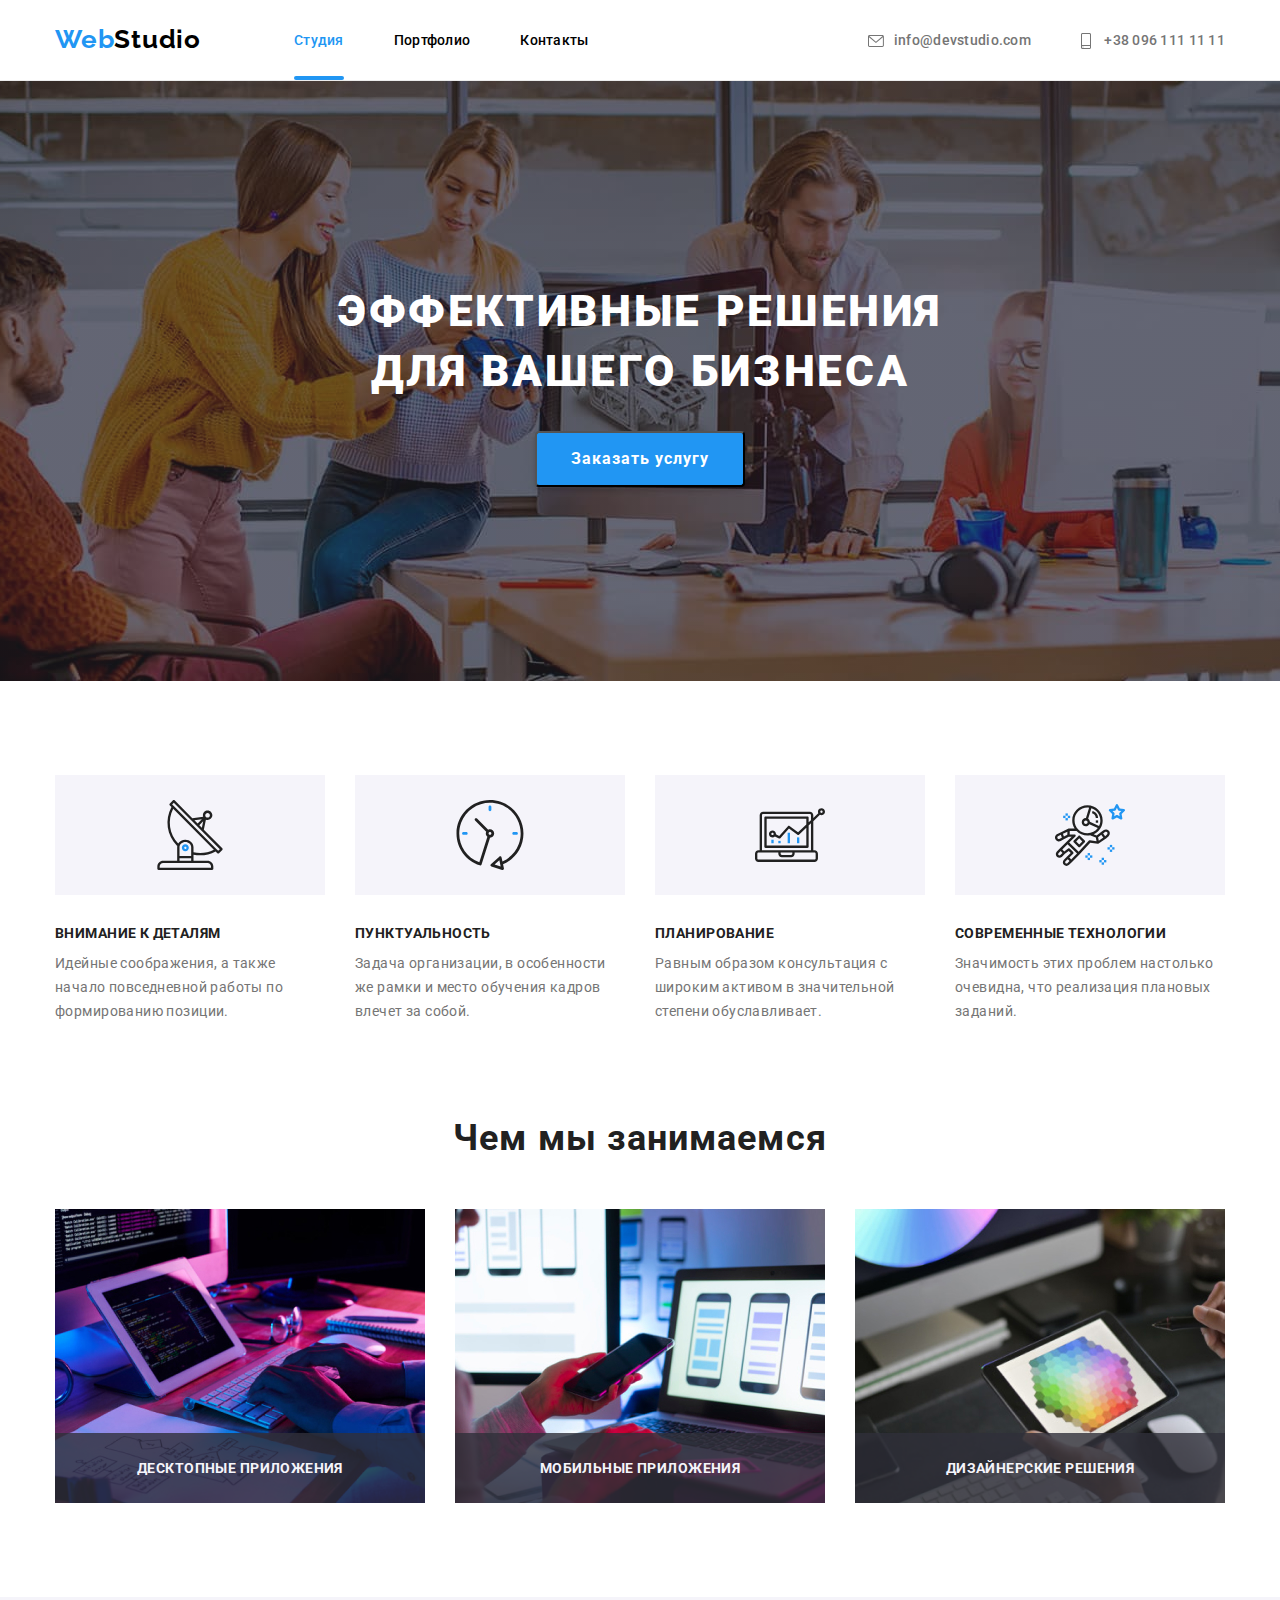
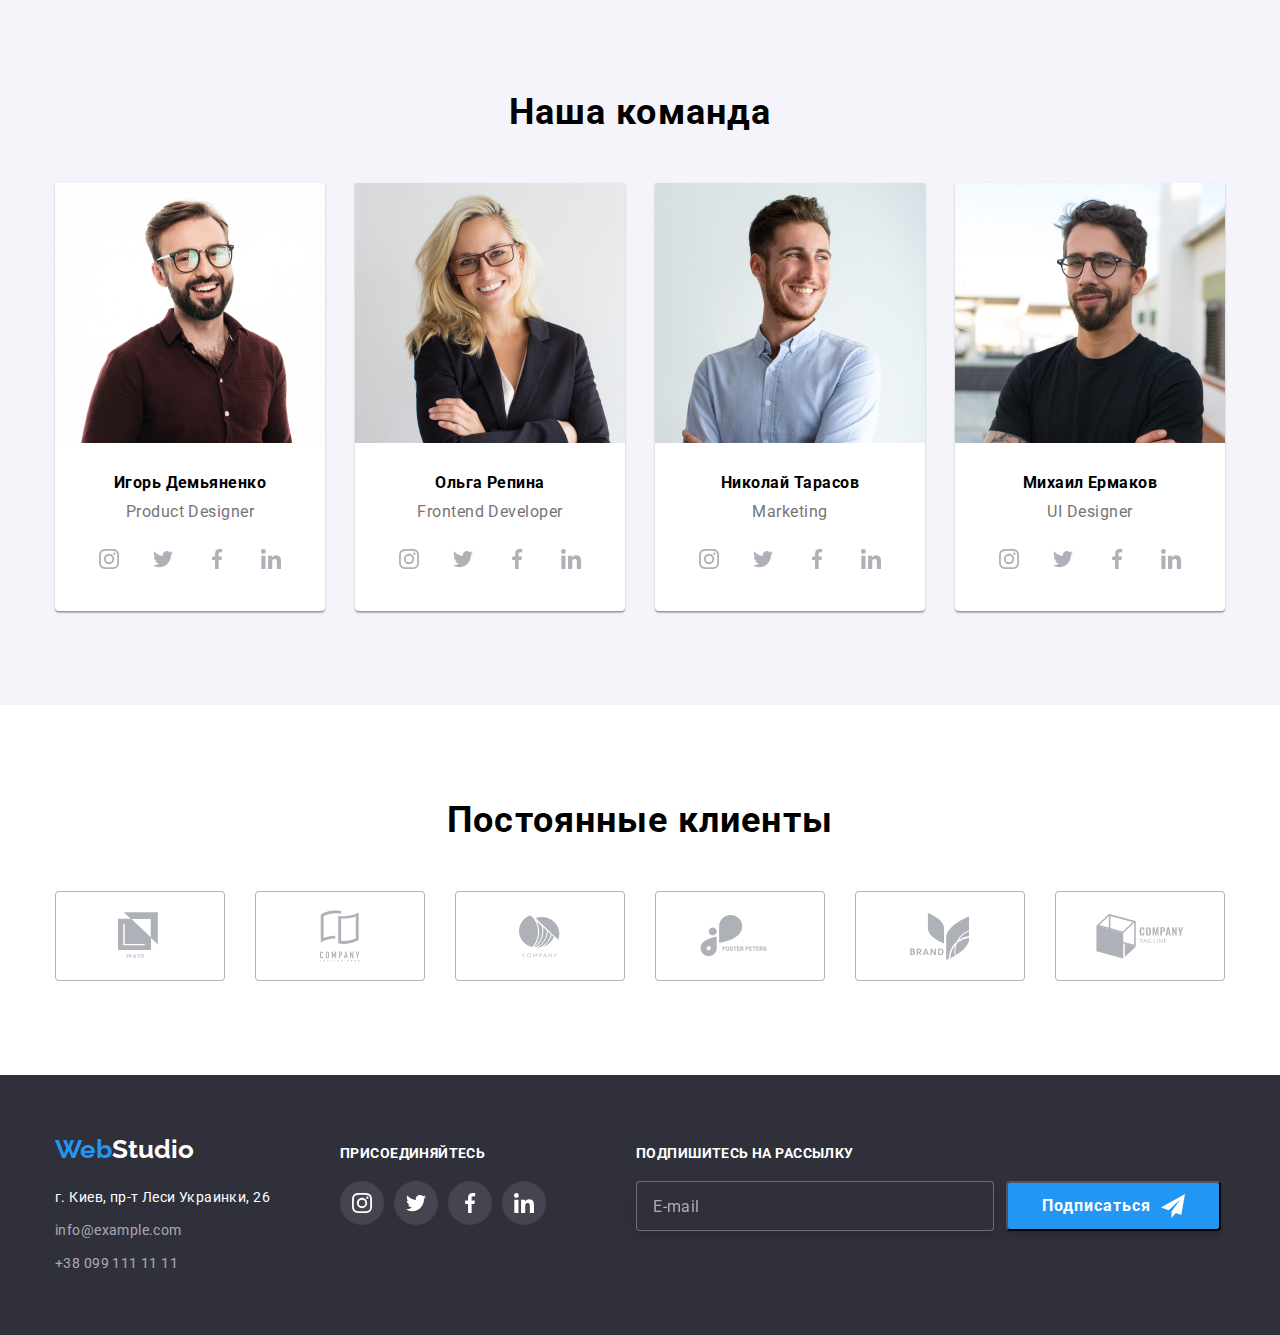
==== commit 61140a6b: "исправление ментора" ====
--- a/index.html
+++ b/index.html
@@ -343,7 +343,7 @@
                 <b>Подпишитесь на рассылку</b>
                 <form class="mailing">
                     <label for="email">
-                        <input type="email" name="email" placeholder="E-mail" />
+                        <input type="email" class="footer-input" name="email" id="email" placeholder="E-mail" />
                     </label>
                     <button class="subscribe">Подписаться</button>
                 </form>
@@ -358,7 +358,7 @@
                 <form class="form js-speaker-form">
                     <div class="form-field">
                         <label for="name" class="form-label">Имя</label>
-                        <input type="name" class="form-input" name="name" id="name" placeholder=" " />
+                        <input type="text" class="form-input" name="name" id="name" placeholder=" " />
                         <span class="icon">
                             <svg class="icon-marker">
                                 <use href="./images/icons/symbol-defs.svg#icon-person-black"></use>
@@ -375,8 +375,8 @@
                         </span>
                     </div>
                     <div class="form-field">
-                        <label for="email" class="form-label">Почта</label>
-                        <input type="email" class="form-input" name="email" id="email" placeholder=" "/>
+                        <label for="mail" class="form-label">Почта</label>
+                        <input type="email" class="form-input" name="email" id="mail" placeholder=" " />
                         <span class="icon">
                             <svg class="icon-marker">
                                 <use href="./images/icons/symbol-defs.svg#icon-email-black"></use>
@@ -384,16 +384,18 @@
                         </span>
                     </div>
                     <div class="form-field">
-                        <label for="comment" class="form-label">Комментарий</label>
-                        <textarea class="comment-text" name="comment" rows="10" placeholder="Ведите текст"></textarea>
+                        <label for="comment" class="form-label">Комментарий
+                            <textarea class="comment-text" name="comment" id="comment" rows="10" placeholder="Ведите текст"></textarea>
+                        </label>
                     </div>
                     <div class="form-check">
                         <label for="agreement" class="check-label">
-                            <input  type="checkbox" class="check-input" name="agreement" id="agreement" value="agreement" />
-                            <svg class="check">
+                            <input  type="checkbox" class="check-input visually-hidden" name="agreement" id="agreement" value="agreement" />
+                            <!-- <svg class="check">
                                 <use href="./images/icons/symbol-defs.svg#icon-check"></use>
-                            </svg>
-                            <span class="checkbox">Соглашаюсь с рассылкой и принимаю <a href=""> Условия договора</a></span>
+                            </svg> -->
+                            <span class="check-box"></span>
+                            <span class="check-text">Соглашаюсь с рассылкой и принимаю <a href=""> Условия договора</a></span>
                         </label>
                     </div>
                     <button class="submit" type="submit">Отправить</button>
--- a/css/styles.css
+++ b/css/styles.css
@@ -739,9 +739,22 @@
   padding: 15px 16px;
   width: 358px;
   height: 50px;
+
+  background-color: var(--dark-bg-color);
   border: 1px solid rgba(255, 255, 255, 0.3);
+  color: var(--primary-white-color);
   filter: drop-shadow(0px 4px 4px rgba(0, 0, 0, 0.15));
   border-radius: 4px;
+}
+
+.footer-input::placeholder {
+  display: flex;
+  align-items: center;
+  font-weight: 400;
+  font-size: 16px;
+  line-height: 1.25;
+  letter-spacing: 0.03em;
+  color: rgba(255, 255, 255, 0.6);
 }
 
 .subscribe {
@@ -936,6 +949,7 @@
 }
 
 .form-check {
+  position: relative;
   align-self: center;
   font-weight: 400;
   font-size: 14px;
@@ -956,7 +970,8 @@
   margin-bottom: 30px;
 }
 
-.check-input {
+.visually-hidden {
+  position: absolute;
   width: 1px;
   height: 1px;
   margin: -1px;
@@ -966,7 +981,43 @@
   overflow: hidden;
 }
 
-.check-input + svg {
+/*Через псевдоелементы*/
+.check-box::after {
+  display: inline-block;
+  vertical-align: middle;
+  content: "";
+  margin-right: 8px;
+  width: 16px;
+  height: 15px;
+  border-radius: 2px;
+  box-shadow: 0 0 0 2px var(--primery-heading-color);
+}
+
+.check-input:checked + .check-box::after {
+  box-shadow: 0 0 0 2px var(--accent-text-color);
+  background-color: var(--accent-text-color);
+  background-image: url(../images/icons/check2.svg);
+}
+
+/*Через span*/
+
+/* .check-box {
+  margin-right: 8px;
+  width: 16px;
+  height: 15px;
+  border-radius: 1px;
+  box-shadow: 0 0 0 2px var(--primery-heading-color);
+}
+
+.check-input:checked + .check-box {
+  box-shadow: 0 0 0 2px var(--accent-text-color);
+  background-color: var(--accent-text-color);
+  background-image: url(../images/icons/check2.svg);
+} */
+
+/* Через svg*/
+
+/* .check-input + svg {
   display: inline-block;
   margin-right: 7px;
   height: 15px;
@@ -990,8 +1041,9 @@
 
   transition-duration: 250ms;
   transition-timing-function: cubic-bezier(0.4, 0, 0.2, 1);
-}
-.checkbox {
+} */
+
+.check-text {
   align-self: center;
   font-weight: normal;
   font-size: 14px;
